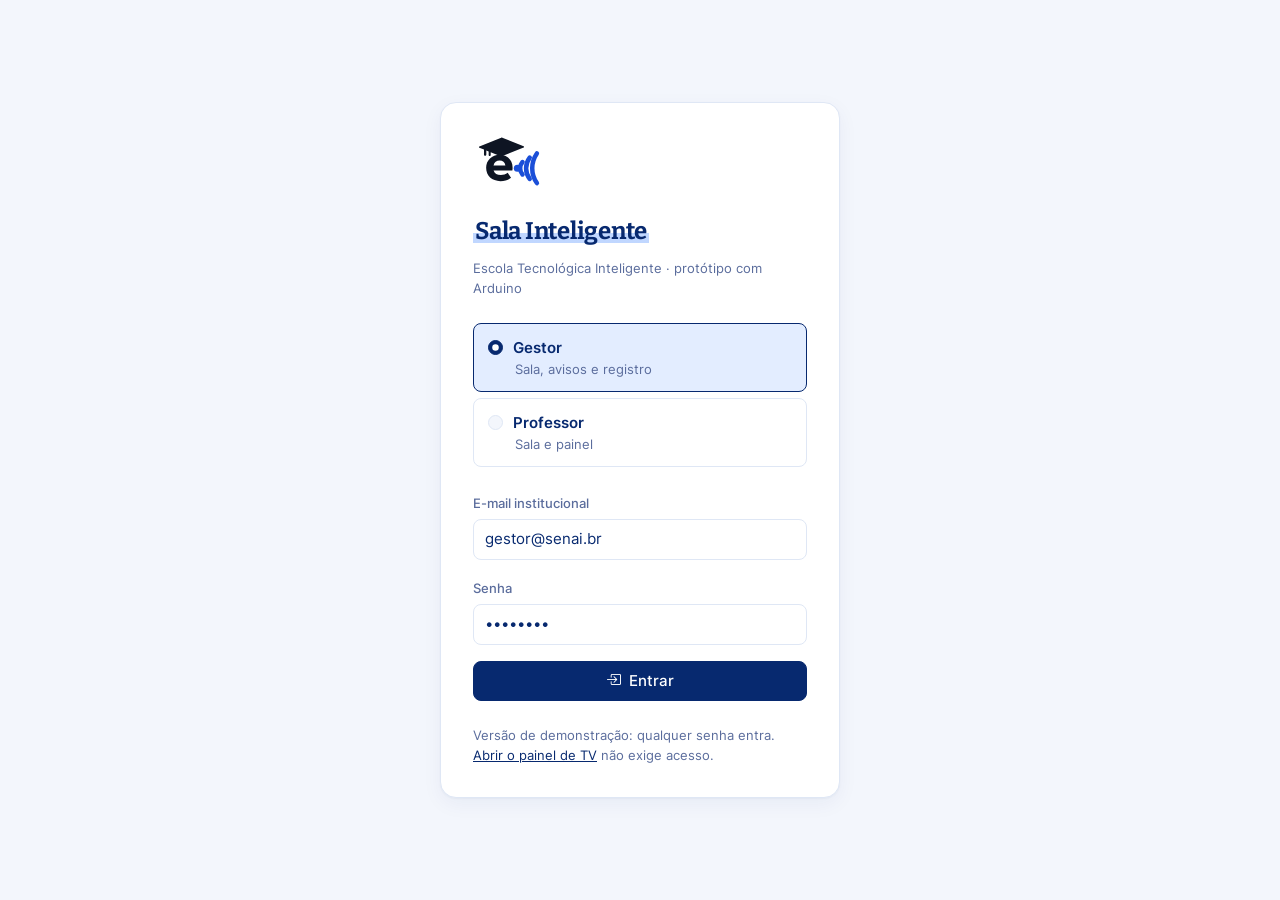
==== site/avisos.html @ f6ed8acb "Sala inteligente: Arduino + site ligado ao Firebase - Codigo do Arduino Nano: DHT22, PIR, LDR, DS18B" ====
<!DOCTYPE html>
<html lang="pt-BR">
<head>
<meta charset="UTF-8">
<meta name="viewport" content="width=device-width, initial-scale=1">
<link rel="icon" href="assets/img/logo-eti.svg">
<title>Avisos — ETI</title>
<link href="assets/vendor/bootstrap/bootstrap.min.css" rel="stylesheet">
<link href="assets/vendor/bootstrap-icons/bootstrap-icons.min.css" rel="stylesheet">
<link href="assets/css/eti.css" rel="stylesheet">
</head>
<body>

<div class="pagina">

  <div class="topo">
    <a class="marca" href="dashboard.html"><img src="assets/img/logo-eti.svg" alt="">ETI</a>
    <nav class="menu" data-menu aria-label="Seções"></nav>
  </div>

  <header class="cabecalho">
    <h1>Avisos</h1>
    <p>Os comunicados no ar aparecem no painel de TV, que alterna entre eles a cada nove
      segundos. Os alertas da sala sempre entram na frente. Tirar do ar esconde o aviso sem apagar.</p>
  </header>

  <div class="row g-3 mb-3">

    <div class="col-lg-6">
      <section class="secao">
        <h2 id="contagem">Carregando…</h2>
        <div id="lista"></div>
      </section>
    </div>

    <div class="col-lg-6">
      <section class="secao">
        <h2>Publicar</h2>
        <form id="form-aviso">
          <div class="mb-3">
            <label class="form-label" for="titulo">Título</label>
            <input class="form-control" type="text" id="titulo" maxlength="70" required>
          </div>
          <div class="mb-3">
            <label class="form-label" for="texto">Mensagem</label>
            <textarea class="form-control" id="texto" rows="3" maxlength="220" required></textarea>
          </div>
          <div class="d-flex align-items-center gap-3">
            <button type="submit" class="btn btn-primary">
              <i class="bi bi-megaphone" aria-hidden="true"></i> Publicar no painel
            </button>
            <span class="legenda m-0" id="publicado" hidden>Aviso publicado.</span>
          </div>
        </form>
      </section>
    </div>

  </div>

  <p class="nota">Os avisos ficam no Firebase: aparecem em qualquer computador ou TV que abrir o painel.</p>

</div>

<script src="assets/vendor/firebase/firebase-app-compat.js"></script>
<script src="assets/vendor/firebase/firebase-database-compat.js"></script>
<script src="assets/js/firebase-config.js"></script>
<script src="assets/js/app.js"></script>
<script src="assets/js/data.js"></script>
<script src="assets/js/avisos.js"></script>
</body>
</html>
---- site/assets/css/eti.css ----
@font-face { font-family: 'Inter'; src: url('../fonts/inter-latin-400-normal.woff2') format('woff2'); font-weight: 400; font-display: swap; }
@font-face { font-family: 'Inter'; src: url('../fonts/inter-latin-500-normal.woff2') format('woff2'); font-weight: 500; font-display: swap; }
@font-face { font-family: 'Inter'; src: url('../fonts/inter-latin-600-normal.woff2') format('woff2'); font-weight: 600; font-display: swap; }
@font-face { font-family: 'Inter'; src: url('../fonts/inter-latin-700-normal.woff2') format('woff2'); font-weight: 700; font-display: swap; }
@font-face { font-family: 'Bitter'; src: url('../fonts/bitter-latin-600-normal.woff2') format('woff2'); font-weight: 600; font-display: swap; }
@font-face { font-family: 'Bitter'; src: url('../fonts/bitter-latin-700-normal.woff2') format('woff2'); font-weight: 700; font-display: swap; }

:root {
  /* Tokens do ETI */
  --tinta: #07296F;
  --tinta-forte: #0B3A94;
  --tinta-fraca: #5A6C9C;
  --peri: #8DB6FF;
  --peri-fraco: #E3EDFF;
  --fundo: #F3F6FC;
  --papel: #FFFFFF;
  --linha: #DFE7F5;
  --alerta: #D1531F;
  --alerta-fraco: #FDF1EC;

  --titulo: 'Bitter', Georgia, serif;
  --texto: 'Inter', system-ui, -apple-system, 'Segoe UI', sans-serif;

  --raio: 12px;
  --raio-p: 8px;
  --sombra: 0 1px 2px rgba(7, 41, 111, 0.04), 0 6px 20px rgba(7, 41, 111, 0.05);

  --e1: 6px;
  --e2: 12px;
  --e3: 20px;
  --e4: 32px;
  --e5: 56px;
  --e6: 96px;

  --t1: 13px;
  --t2: 15px;
  --t3: 18px;
  --t4: 28px;
  --t5: 40px;

  /* Bootstrap apontando para os tokens */
  --bs-body-bg: var(--fundo);
  --bs-body-color: var(--tinta);
  --bs-body-font-family: var(--texto);
  --bs-font-sans-serif: var(--texto);
  --bs-body-font-size: var(--t2);
  --bs-body-line-height: 1.55;
  --bs-heading-color: var(--tinta);
  --bs-emphasis-color: var(--tinta);
  --bs-secondary-color: var(--tinta-fraca);
  --bs-primary: #07296F;
  --bs-primary-rgb: 7, 41, 111;
  --bs-border-color: var(--linha);
  --bs-border-radius: var(--raio-p);
  --bs-border-radius-lg: var(--raio);
  --bs-link-color: #07296F;
  --bs-link-color-rgb: 7, 41, 111;
  --bs-link-hover-color: #0B3A94;
  --bs-link-hover-color-rgb: 11, 58, 148;
  --bs-focus-ring-color: rgba(141, 182, 255, 0.45);
}

body { -webkit-font-smoothing: antialiased; font-variant-numeric: tabular-nums; }

h1, h2, h3 { margin: 0; font-family: var(--titulo); font-weight: 700; letter-spacing: -0.01em; }

/* O marca-texto periwinkle atrás do título é a herança do caderno. */
h1 {
  display: inline;
  font-size: var(--t4);
  line-height: 1.25;
  background: linear-gradient(transparent 58%, rgba(141, 182, 255, 0.55) 58%, rgba(141, 182, 255, 0.55) 92%, transparent 92%);
  -webkit-box-decoration-break: clone;
  box-decoration-break: clone;
  padding: 0 2px;
}

h2 { font-size: var(--t3); font-weight: 600; line-height: 1.3; }
h3 { font-family: var(--texto); font-size: var(--t2); font-weight: 600; }
p { margin: 0; }

:focus-visible { outline: 2px solid var(--tinta); outline-offset: 2px; }

[v-cloak] { display: none; }

/* ---------- Bootstrap: botões ---------- */

.btn {
  --bs-btn-font-weight: 500;
  --bs-btn-font-size: var(--t2);
  --bs-btn-padding-x: 16px;
  --bs-btn-padding-y: 8px;
  --bs-btn-border-radius: var(--raio-p);
  --bs-btn-focus-box-shadow: 0 0 0 3px var(--peri-fraco);
  display: inline-flex;
  align-items: center;
  justify-content: center;
  gap: 8px;
}

.btn-primary {
  --bs-btn-color: #fff;
  --bs-btn-bg: var(--tinta);
  --bs-btn-border-color: var(--tinta);
  --bs-btn-hover-color: #fff;
  --bs-btn-hover-bg: var(--tinta-forte);
  --bs-btn-hover-border-color: var(--tinta-forte);
  --bs-btn-active-color: #fff;
  --bs-btn-active-bg: #05205A;
  --bs-btn-active-border-color: #05205A;
  --bs-btn-disabled-color: #fff;
  --bs-btn-disabled-bg: var(--tinta);
  --bs-btn-disabled-border-color: var(--tinta);
}

.btn-outline-primary {
  --bs-btn-color: var(--tinta);
  --bs-btn-bg: var(--papel);
  --bs-btn-border-color: var(--linha);
  --bs-btn-hover-color: var(--tinta);
  --bs-btn-hover-bg: var(--papel);
  --bs-btn-hover-border-color: var(--tinta);
  --bs-btn-active-color: var(--tinta);
  --bs-btn-active-bg: var(--peri-fraco);
  --bs-btn-active-border-color: var(--tinta);
  --bs-btn-disabled-color: var(--tinta-fraca);
  --bs-btn-disabled-bg: var(--papel);
  --bs-btn-disabled-border-color: var(--linha);
}

.btn-link {
  --bs-btn-color: var(--tinta-fraca);
  --bs-btn-hover-color: var(--alerta);
  --bs-btn-active-color: var(--alerta);
  --bs-btn-padding-x: 0;
  --bs-btn-padding-y: 0;
  --bs-btn-font-size: var(--t1);
  --bs-btn-font-weight: 400;
  gap: 4px;
}

/* ---------- Bootstrap: formulários ---------- */

.form-label {
  margin-bottom: var(--e1);
  font-size: var(--t1);
  font-weight: 500;
  color: var(--tinta-fraca);
}

.form-control,
.form-select {
  font-size: var(--t2);
  color: var(--tinta);
  background-color: var(--papel);
  border-color: var(--linha);
  border-radius: var(--raio-p);
  padding: 8px 11px;
}

.form-control:focus,
.form-select:focus {
  color: var(--tinta);
  border-color: var(--tinta);
  box-shadow: 0 0 0 3px var(--peri-fraco);
}

.form-check-input:checked { background-color: var(--tinta); border-color: var(--tinta); }
.form-check-input:focus { border-color: var(--tinta); box-shadow: 0 0 0 3px var(--peri-fraco); }

/* ---------- Bootstrap: tabelas ---------- */

.table {
  --bs-table-bg: transparent;
  --bs-table-color: var(--tinta);
  --bs-table-border-color: var(--linha);
  margin-bottom: 0;
}

.table > :not(caption) > * > * { padding: 10px 12px 10px 0; }
.table > :not(caption) > * > *:last-child { padding-right: 0; }

.table th {
  font-size: var(--t1);
  font-weight: 500;
  color: var(--tinta-fraca);
  white-space: nowrap;
}

/* Segura elementos absolutos (ex.: .visually-hidden) dentro da rolagem da tabela. */
.table-responsive { position: relative; }

.table > tbody > tr:last-child > * { border-bottom-width: 0; }
.table > tfoot > tr > * { font-weight: 700; border-top: 1px solid var(--linha); border-bottom-width: 0; }
.table .n { text-align: right; }

.table input {
  width: 100%;
  min-width: 56px;
  font: inherit;
  text-align: right;
  color: var(--tinta);
  background: none;
  border: 1px solid transparent;
  border-radius: 6px;
  padding: 3px 6px;
}

.table input:hover { border-color: var(--linha); }
.table input:focus { outline: none; border-color: var(--tinta); background: var(--papel); }

/* ---------- Estrutura ---------- */

.pagina {
  max-width: 1120px;
  margin: 0 auto;
  padding: var(--e3) var(--e3) var(--e6);
}

.topo {
  display: flex;
  align-items: center;
  justify-content: space-between;
  gap: var(--e2) var(--e3);
  flex-wrap: wrap;
  margin-bottom: var(--e4);
  padding: 10px 14px 10px 16px;
  background: var(--papel);
  border: 1px solid var(--linha);
  border-radius: var(--raio);
  box-shadow: var(--sombra);
}

.marca {
  display: flex;
  align-items: center;
  gap: 10px;
  color: var(--tinta);
  text-decoration: none;
  font-family: var(--titulo);
  font-weight: 700;
  font-size: var(--t3);
}

.marca img { width: 34px; height: auto; display: block; }

.menu { display: flex; gap: 4px; flex-wrap: wrap; align-items: center; }

.menu a,
.menu button {
  display: inline-flex;
  align-items: center;
  gap: 6px;
  padding: 7px 12px;
  border: 0;
  border-radius: var(--raio-p);
  background: none;
  color: var(--tinta-fraca);
  text-decoration: none;
  font: inherit;
  font-weight: 500;
  cursor: pointer;
}

.menu a:hover { color: var(--tinta); background: var(--fundo); }
.menu a[aria-current] { color: var(--tinta); background: var(--peri-fraco); font-weight: 600; }
.menu button { margin-left: var(--e1); }
.menu button:hover { color: var(--alerta); }

.cabecalho { margin-bottom: var(--e4); }

.cabecalho h1 + p {
  margin-top: var(--e2);
  color: var(--tinta-fraca);
  max-width: 62ch;
}

/* ---------- Cards do ETI ---------- */

.secao,
.leitura,
.laudo {
  background: var(--papel);
  border: 1px solid var(--linha);
  border-radius: var(--raio);
  box-shadow: var(--sombra);
}

.secao { padding: var(--e3) 24px 24px; margin-bottom: var(--e3); }
.secao > h2 { margin-bottom: var(--e3); }

/* Cards dentro de uma linha do grid: o espaço vem do gutter da linha. */
.row > * > .secao { margin-bottom: 0; height: 100%; }

.leitura {
  display: flex;
  flex-direction: column;
  gap: var(--e2);
  height: 100%;
  padding: var(--e3);
  min-width: 0;
}

.leitura .valor {
  display: block;
  font-size: var(--t5);
  font-weight: 600;
  line-height: 1;
  letter-spacing: -0.035em;
  white-space: nowrap;
}

.leitura .valor i {
  margin-left: 0.2em;
  font-style: normal;
  font-size: var(--t3);
  font-weight: 400;
  letter-spacing: 0;
  color: var(--tinta-fraca);
}

.leitura .rotulo {
  display: block;
  color: var(--tinta-fraca);
  font-size: var(--t1);
  font-weight: 500;
}

.leitura.fora { border-color: var(--alerta); background: var(--alerta-fraco); }
.leitura.fora .valor { color: var(--alerta); }

.barra {
  height: 6px;
  margin-top: 2px;
  background: var(--linha);
  border-radius: 999px;
  overflow: hidden;
}

.barra span {
  display: block;
  height: 100%;
  width: 0;
  background: var(--tinta);
  border-radius: inherit;
  transition: width 0.3s;
}

.barra span.cheia { background: var(--alerta); }

.resumo {
  font-size: var(--t3);
  line-height: 1.5;
  letter-spacing: -0.01em;
  margin-bottom: var(--e3);
  padding: var(--e3) 24px;
  background: var(--peri-fraco);
  border-radius: var(--raio);
}

.resumo em { font-style: normal; font-weight: 700; }

.grafico { height: 240px; position: relative; }

.legenda {
  margin-top: var(--e2);
  color: var(--tinta-fraca);
  font-size: var(--t1);
}

/* ---------- Alertas do sistema ---------- */

.alertas.com-alerta { border-color: var(--alerta); background: var(--alerta-fraco); }
.alertas.com-alerta > h2 { color: var(--alerta); }

.alerta {
  display: flex;
  flex-wrap: wrap;
  align-items: baseline;
  gap: 2px var(--e2);
  padding: var(--e2) 0;
  border-top: 1px solid rgba(209, 83, 31, 0.2);
}

.alerta:first-child { border-top: 0; padding-top: 0; }
.alerta:last-child { padding-bottom: 0; }
.alerta strong { color: var(--alerta); font-weight: 600; }
.alerta .sub { flex-basis: 100%; }

/* ---------- Blocos dentro de um card ---------- */

.bloco + .bloco,
form + .bloco {
  margin-top: var(--e3);
  padding-top: var(--e3);
  border-top: 1px solid var(--linha);
}

.bloco h3 { margin-bottom: var(--e2); }
.bloco > .legenda { margin-top: var(--e1); }

.seletor {
  display: inline-flex;
  flex-wrap: wrap;
  gap: 2px;
  padding: 3px;
  background: var(--fundo);
  border: 1px solid var(--linha);
  border-radius: var(--raio-p);
}

.seletor button {
  font: inherit;
  font-weight: 500;
  color: var(--tinta-fraca);
  background: none;
  border: 0;
  border-radius: 6px;
  padding: 6px 14px;
  cursor: pointer;
}

.seletor button:hover { color: var(--tinta); }

.seletor button[aria-pressed="true"] {
  color: var(--tinta);
  background: var(--papel);
  font-weight: 600;
  box-shadow: 0 1px 3px rgba(7, 41, 111, 0.12);
}

/* ---------- Equipamentos ---------- */

.item {
  display: flex;
  align-items: center;
  justify-content: space-between;
  gap: var(--e3);
  padding: 14px 0;
  border-bottom: 1px solid var(--linha);
}

.item:first-child { padding-top: 0; }
.item .nome { font-weight: 500; }

.sub {
  display: block;
  color: var(--tinta-fraca);
  font-size: var(--t1);
  font-weight: 400;
}

.estado-eq { white-space: nowrap; }
.estado-eq.ligado { color: var(--tinta); font-weight: 500; }

.chave {
  position: relative;
  flex: 0 0 auto;
  width: 44px;
  height: 24px;
  padding: 0;
  border: 0;
  border-radius: 999px;
  background: var(--linha);
  cursor: pointer;
  transition: background 0.15s;
}

.chave::after {
  content: "";
  position: absolute;
  top: 3px;
  left: 3px;
  width: 18px;
  height: 18px;
  border-radius: 50%;
  background: var(--papel);
  box-shadow: 0 1px 2px rgba(7, 41, 111, 0.25);
  transition: left 0.15s;
}

.chave[aria-pressed="true"] { background: var(--tinta); }
.chave[aria-pressed="true"]::after { left: 23px; }
.chave:disabled { opacity: 0.45; cursor: not-allowed; }

.link-acao {
  display: inline-flex;
  align-items: center;
  gap: 4px;
  border: 0;
  background: none;
  padding: 0;
  font: inherit;
  font-size: var(--t1);
  color: var(--tinta-fraca);
  cursor: pointer;
  text-decoration: underline;
  text-underline-offset: 3px;
}

.link-acao:hover { color: var(--alerta); }

/* ---------- Destaques de cálculo ---------- */

.destaque {
  margin-top: var(--e2);
  padding: var(--e3);
  background: var(--fundo);
  border-radius: var(--raio-p);
}

.destaque .valor {
  display: block;
  font-size: var(--t4);
  font-weight: 700;
  letter-spacing: -0.025em;
  line-height: 1.15;
}

.destaque .rotulo {
  display: block;
  color: var(--tinta-fraca);
  font-size: var(--t1);
  font-weight: 500;
  margin-bottom: var(--e1);
}

.destaque p {
  margin-top: var(--e1);
  color: var(--tinta-fraca);
  font-size: var(--t1);
  max-width: 46ch;
}

.dados { margin: var(--e2) 0 0; }

.dados div {
  display: flex;
  justify-content: space-between;
  gap: var(--e3);
  padding: 9px 0;
  border-top: 1px solid var(--linha);
}

.dados dt { color: var(--tinta-fraca); font-size: var(--t1); font-weight: 400; }
.dados dd { margin: 0; font-weight: 600; font-size: var(--t1); }

/* ---------- Avisos ---------- */

.aviso { padding: var(--e3) 0; border-bottom: 1px solid var(--linha); }
.aviso:first-child { padding-top: 0; }
.aviso:last-child { border-bottom: 0; padding-bottom: 0; }
.aviso.fora h3, .aviso.fora p { color: var(--tinta-fraca); }
.aviso.fora h3 { text-decoration: line-through; text-decoration-thickness: 1px; }
.aviso p { margin-top: 4px; color: var(--tinta-fraca); max-width: 56ch; }

.aviso .meta {
  display: flex;
  gap: var(--e2) var(--e3);
  align-items: baseline;
  flex-wrap: wrap;
  margin-top: var(--e2);
  font-size: var(--t1);
  color: var(--tinta-fraca);
}

.nota {
  margin-top: var(--e4);
  color: var(--tinta-fraca);
  font-size: var(--t1);
  max-width: 72ch;
}

.vazio { padding: var(--e3) 0; color: var(--tinta-fraca); }

/* ---------- Login ---------- */

.entrar {
  min-height: 100vh;
  display: grid;
  place-items: center;
  padding: var(--e3);
}

.entrar form {
  width: 100%;
  max-width: 400px;
  padding: var(--e4);
  background: var(--papel);
  border: 1px solid var(--linha);
  border-radius: 16px;
  box-shadow: var(--sombra);
}

.entrar h1 { font-size: 24px; }

.perfil {
  display: block;
  padding: var(--e2) 14px;
  margin-bottom: var(--e1);
  border: 1px solid var(--linha);
  border-radius: var(--raio-p);
  font-weight: 600;
  cursor: pointer;
  transition: border-color 0.15s, background 0.15s;
}

.perfil:hover { border-color: var(--tinta-fraca); }
.perfil:has(input:checked) { border-color: var(--tinta); background: var(--peri-fraco); }
.perfil .form-check-input { margin: 0 10px 0 0; vertical-align: -2px; }
.perfil .sub { margin-left: 27px; }

/* ---------- Painel de TV (único com cores invertidas; mantém o quadriculado) ---------- */

.tv {
  min-height: 100vh;
  background-color: var(--tinta);
  background-image:
    linear-gradient(to right, rgba(141, 182, 255, 0.12) 1px, transparent 1px),
    linear-gradient(to bottom, rgba(141, 182, 255, 0.12) 1px, transparent 1px);
  background-size: 54px 54px;
  color: var(--papel);
  padding: 3vw 4vw;
  display: flex;
  flex-direction: column;
  gap: 3vw;
}

.tv-topo {
  display: flex;
  align-items: center;
  justify-content: space-between;
  gap: 2vw;
  color: rgba(250, 251, 253, 0.7);
  font-size: clamp(13px, 1.2vw, 24px);
}

.tv-topo img { width: clamp(44px, 4.4vw, 88px); filter: brightness(0) invert(1); }

.tv-hora {
  font-size: clamp(28px, 3.4vw, 64px);
  font-weight: 600;
  letter-spacing: -0.03em;
  color: var(--papel);
  line-height: 1;
}

.tv-corpo {
  flex: 1 1 auto;
  display: flex;
  flex-direction: column;
  justify-content: center;
  gap: 2vw;
  min-height: 0;
}

.tv-tipo { color: #FFB494; font-size: clamp(14px, 1.5vw, 30px); font-weight: 600; }

.tv-corpo h2 {
  font-family: var(--titulo);
  font-weight: 700;
  font-size: clamp(32px, 5vw, 92px);
  line-height: 1.1;
  letter-spacing: -0.015em;
  max-width: 18ch;
  color: var(--papel);
}

.tv-alerta h2 { color: #FFD9C9; }

.tv-corpo p {
  font-size: clamp(17px, 2vw, 38px);
  line-height: 1.35;
  color: var(--peri);
  max-width: 36ch;
}

.tv-rodape { display: flex; gap: 1.6vw; flex-wrap: wrap; align-items: stretch; }

/* Variação escura do CardLeitura, usada no painel de TV */
.leitura.leitura-tv {
  gap: var(--e1);
  height: auto;
  min-width: 12vw;
  padding: 1.2vw 1.8vw;
  color: var(--papel);
  background: rgba(255, 255, 255, 0.07);
  border-color: rgba(141, 182, 255, 0.22);
  border-radius: clamp(8px, 0.8vw, 16px);
  box-shadow: none;
}

.leitura-tv .valor { font-size: clamp(24px, 2.8vw, 52px); }
.leitura-tv .valor i { font-size: 0.45em; color: rgba(250, 251, 253, 0.7); }
.leitura-tv .rotulo { color: rgba(250, 251, 253, 0.7); font-size: clamp(11px, 1vw, 20px); }
.leitura-tv.fora { border-color: var(--alerta); background: rgba(209, 83, 31, 0.25); }
.leitura-tv.fora .valor { color: #FFB494; }

.tv-estado {
  margin-left: auto;
  align-self: center;
  color: rgba(250, 251, 253, 0.7);
  font-size: clamp(11px, 1vw, 20px);
}

/* ---------- Relatório ---------- */

.laudo { max-width: 820px; padding: var(--e4) 40px; }
.laudo h2 { margin: var(--e4) 0 var(--e2); padding-bottom: var(--e1); }
.laudo h2:first-of-type { margin-top: var(--e3); }

/* ---------- Responsivo ---------- */

@media (max-width: 640px) {
  :root { --t4: 24px; --t5: 32px; }
  .pagina { padding: var(--e2) var(--e2) var(--e5); }
  .secao { padding: 16px; }
  .leitura { padding: 16px; }
  .laudo { padding: var(--e3) 16px; }
  .entrar form { padding: var(--e3); }
}

@media print {
  .topo, .nao-imprime, .pagina > .nota { display: none; }
  body { background: #fff; }
  .pagina { padding: 0; max-width: none; }
  .laudo { max-width: none; padding: 0; border: 0; box-shadow: none; }
  h1 { background: none; }
}

@media (prefers-reduced-motion: reduce) {
  * { animation: none !important; transition: none !important; }
}

.leitura .valor { white-space: normal; overflow-wrap: anywhere; }
.leitura .valor i { white-space: normal; display: inline-block; }
@media (max-width: 575px) {
  .leitura .valor { font-size: 30px; }
}
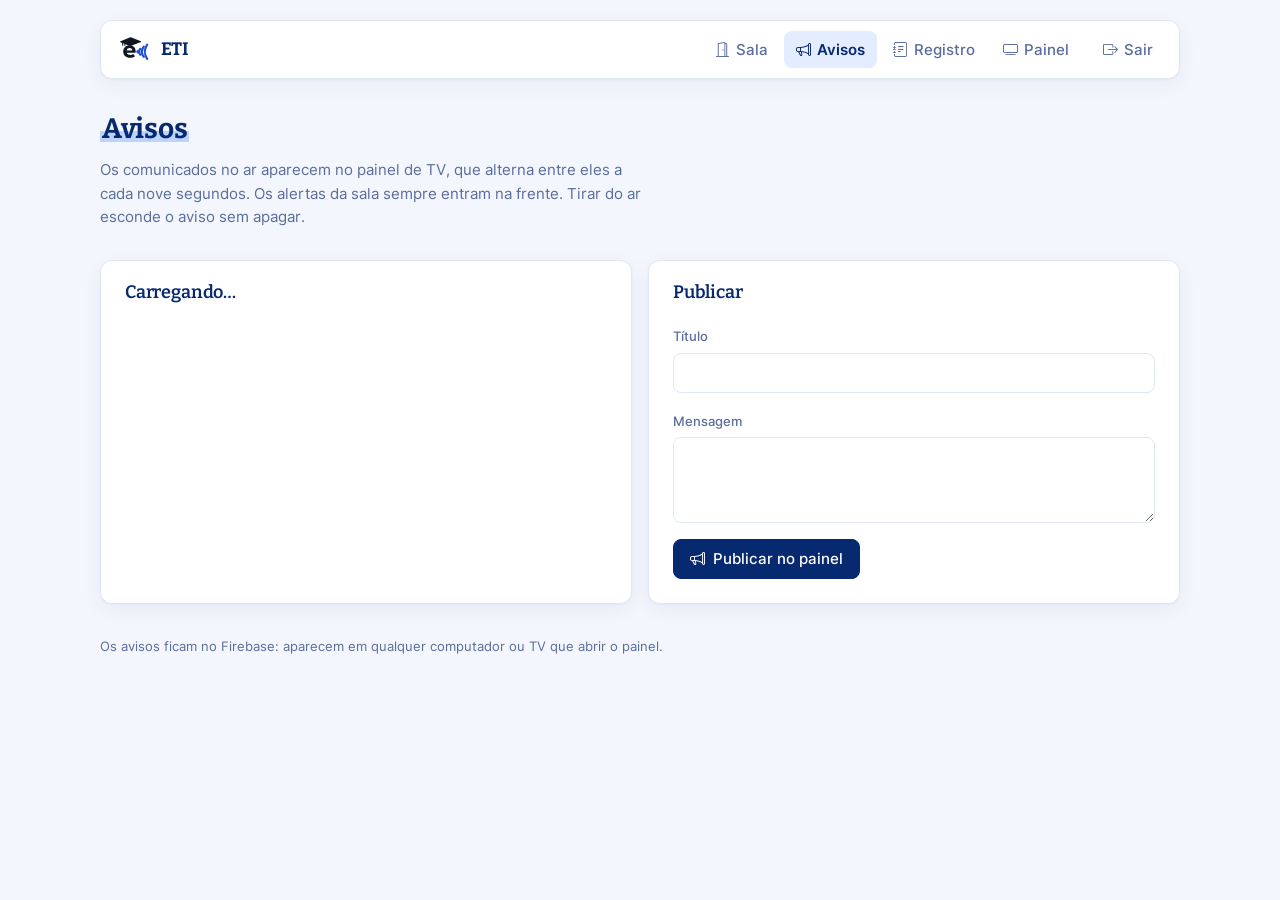
==== commit e972fdaa: "Login de verdade com Firebase Auth e config fora do Git" ====
--- a/site/avisos.html
+++ b/site/avisos.html
@@ -62,6 +62,7 @@
 </div>
 
 <script src="assets/vendor/firebase/firebase-app-compat.js"></script>
+<script src="assets/vendor/firebase/firebase-auth-compat.js"></script>
 <script src="assets/vendor/firebase/firebase-database-compat.js"></script>
 <script src="assets/js/firebase-config.js"></script>
 <script src="assets/js/app.js"></script>
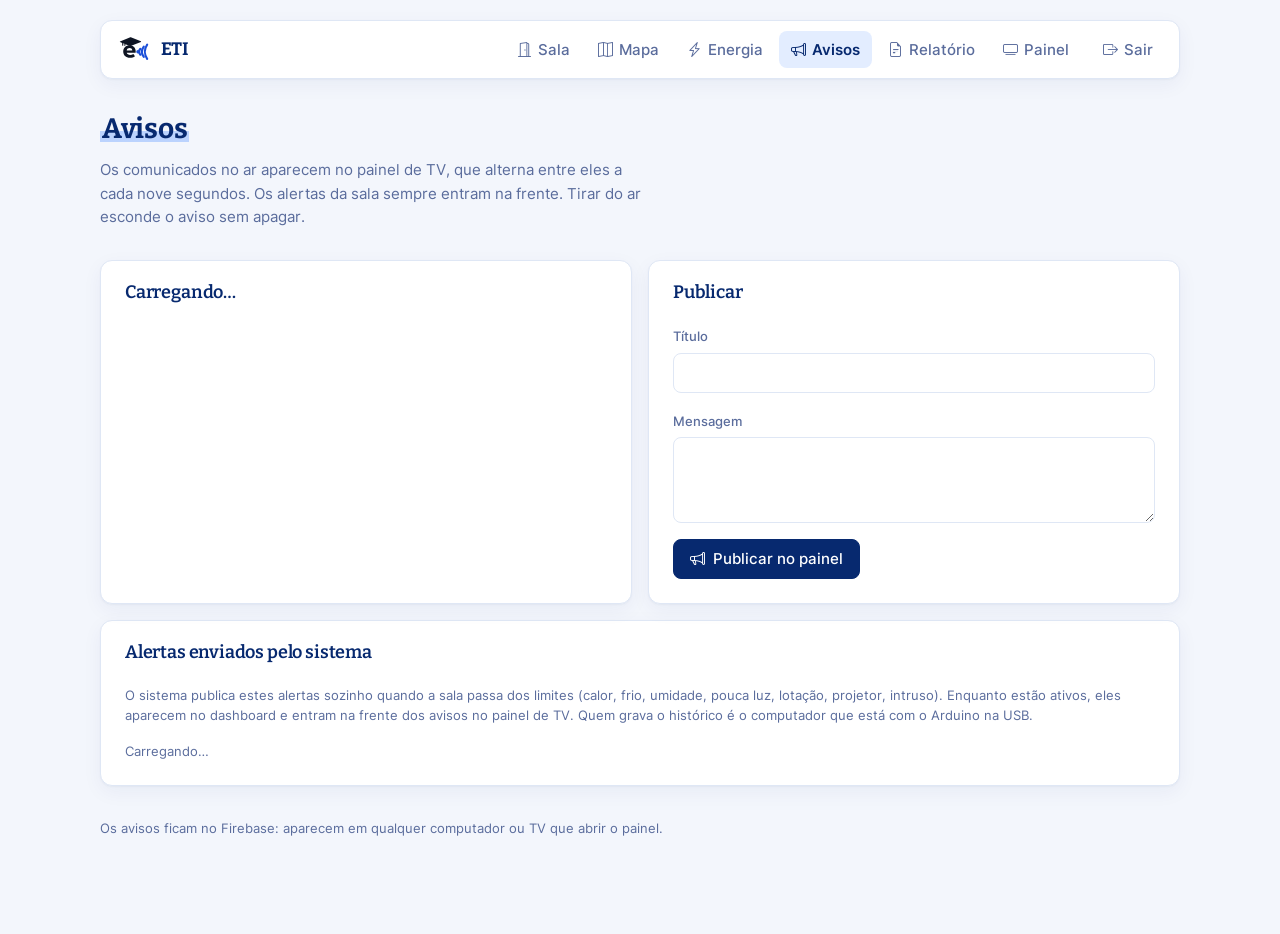
==== commit 31a41d81: "Traz de volta as funcoes do site original Volta o que existia no ETI original, agora ligado ao Ardui" ====
--- a/site/avisos.html
+++ b/site/avisos.html
@@ -57,6 +57,20 @@
 
   </div>
 
+  <section class="secao">
+    <h2>Alertas enviados pelo sistema</h2>
+    <p class="legenda mt-0 mb-3">O sistema publica estes alertas sozinho quando
+      a sala passa dos limites (calor, frio, umidade, pouca luz, lotação, projetor, intruso). Enquanto estão ativos, eles
+      aparecem no dashboard e entram na frente dos avisos no painel de TV. Quem grava o histórico é o computador
+      que está com o Arduino na USB.</p>
+    <div id="registro-alertas"><p class="legenda">Carregando…</p></div>
+    <div class="mt-3" id="acoes-registro" hidden>
+      <button type="button" class="btn btn-outline-primary" id="btn-limpar-registro">
+        <i class="bi bi-trash" aria-hidden="true"></i> Limpar histórico
+      </button>
+    </div>
+  </section>
+
   <p class="nota">Os avisos ficam no Firebase: aparecem em qualquer computador ou TV que abrir o painel.</p>
 
 </div>
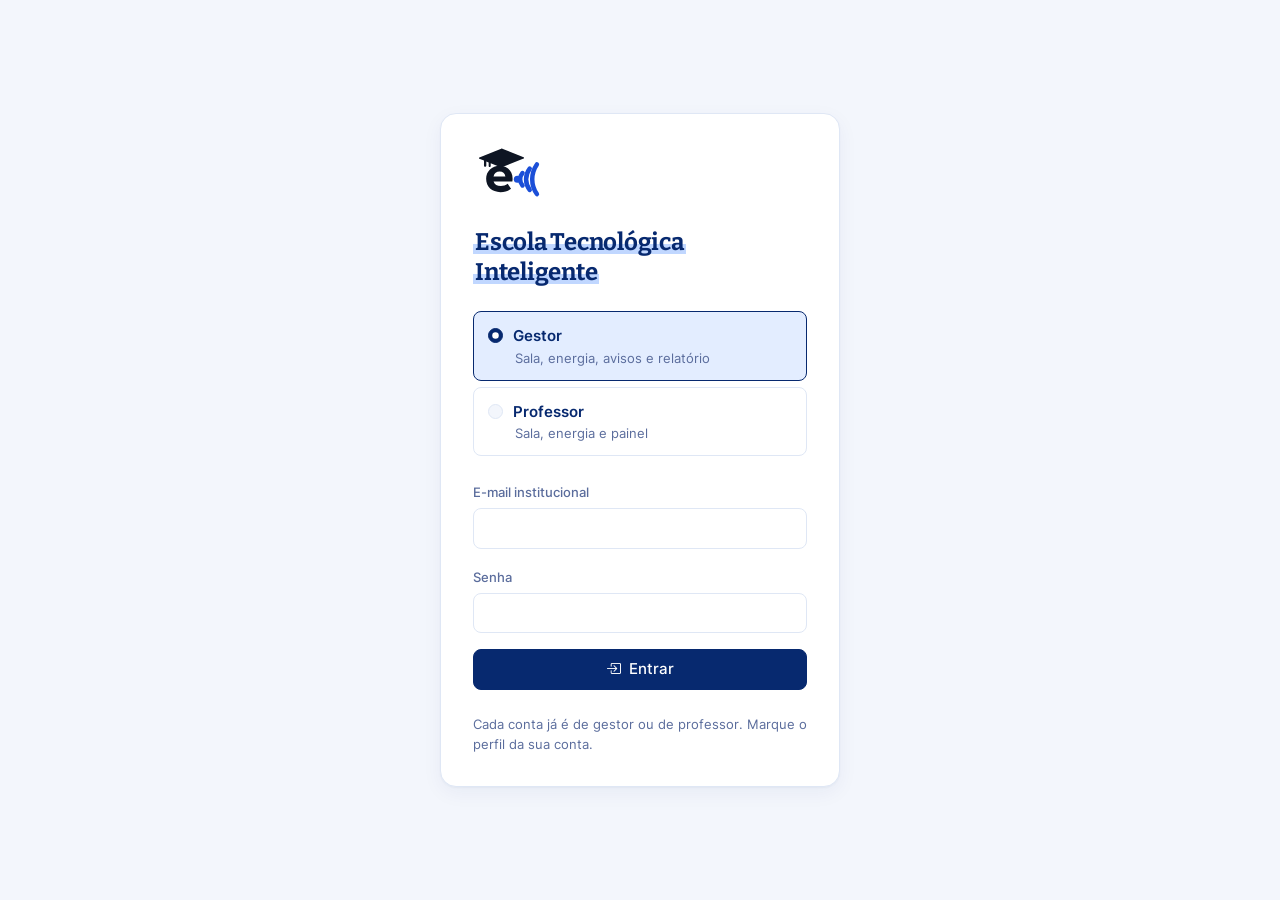
==== commit 9e0df5c2: "Site volta a ser o app do ETI, com dados do Arduino e Firebase - Paginas Sala, Energia, Avisos, Rela" ====
--- a/site/avisos.html
+++ b/site/avisos.html
@@ -21,14 +21,14 @@
   <header class="cabecalho">
     <h1>Avisos</h1>
     <p>Os comunicados no ar aparecem no painel de TV, que alterna entre eles a cada nove
-      segundos. Os alertas da sala sempre entram na frente. Tirar do ar esconde o aviso sem apagar.</p>
+      segundos. Tirar do ar esconde o aviso sem apagar o registro.</p>
   </header>
 
   <div class="row g-3 mb-3">
 
     <div class="col-lg-6">
       <section class="secao">
-        <h2 id="contagem">Carregando…</h2>
+        <h2 id="contagem"></h2>
         <div id="lista"></div>
       </section>
     </div>
@@ -60,10 +60,9 @@
   <section class="secao">
     <h2>Alertas enviados pelo sistema</h2>
     <p class="legenda mt-0 mb-3">O sistema publica estes alertas sozinho quando
-      a sala passa dos limites (calor, frio, umidade, pouca luz, lotação, projetor, intruso). Enquanto estão ativos, eles
-      aparecem no dashboard e entram na frente dos avisos no painel de TV. Quem grava o histórico é o computador
-      que está com o Arduino na USB.</p>
-    <div id="registro-alertas"><p class="legenda">Carregando…</p></div>
+      a sala passa dos limites (calor, umidade, pouca luz ou lotação). Enquanto estão ativos, eles
+      aparecem no dashboard e entram na frente dos avisos no painel de TV.</p>
+    <div id="registro-alertas"></div>
     <div class="mt-3" id="acoes-registro" hidden>
       <button type="button" class="btn btn-outline-primary" id="btn-limpar-registro">
         <i class="bi bi-trash" aria-hidden="true"></i> Limpar histórico
@@ -71,7 +70,9 @@
     </div>
   </section>
 
-  <p class="nota">Os avisos ficam no Firebase: aparecem em qualquer computador ou TV que abrir o painel.</p>
+  <p class="nota">
+    Os avisos ficam guardados no Firebase.
+  </p>
 
 </div>
 
--- a/site/assets/css/eti.css
+++ b/site/assets/css/eti.css
@@ -731,9 +731,3 @@
 @media (prefers-reduced-motion: reduce) {
   * { animation: none !important; transition: none !important; }
 }
-
-.leitura .valor { white-space: normal; overflow-wrap: anywhere; }
-.leitura .valor i { white-space: normal; display: inline-block; }
-@media (max-width: 575px) {
-  .leitura .valor { font-size: 30px; }
-}
